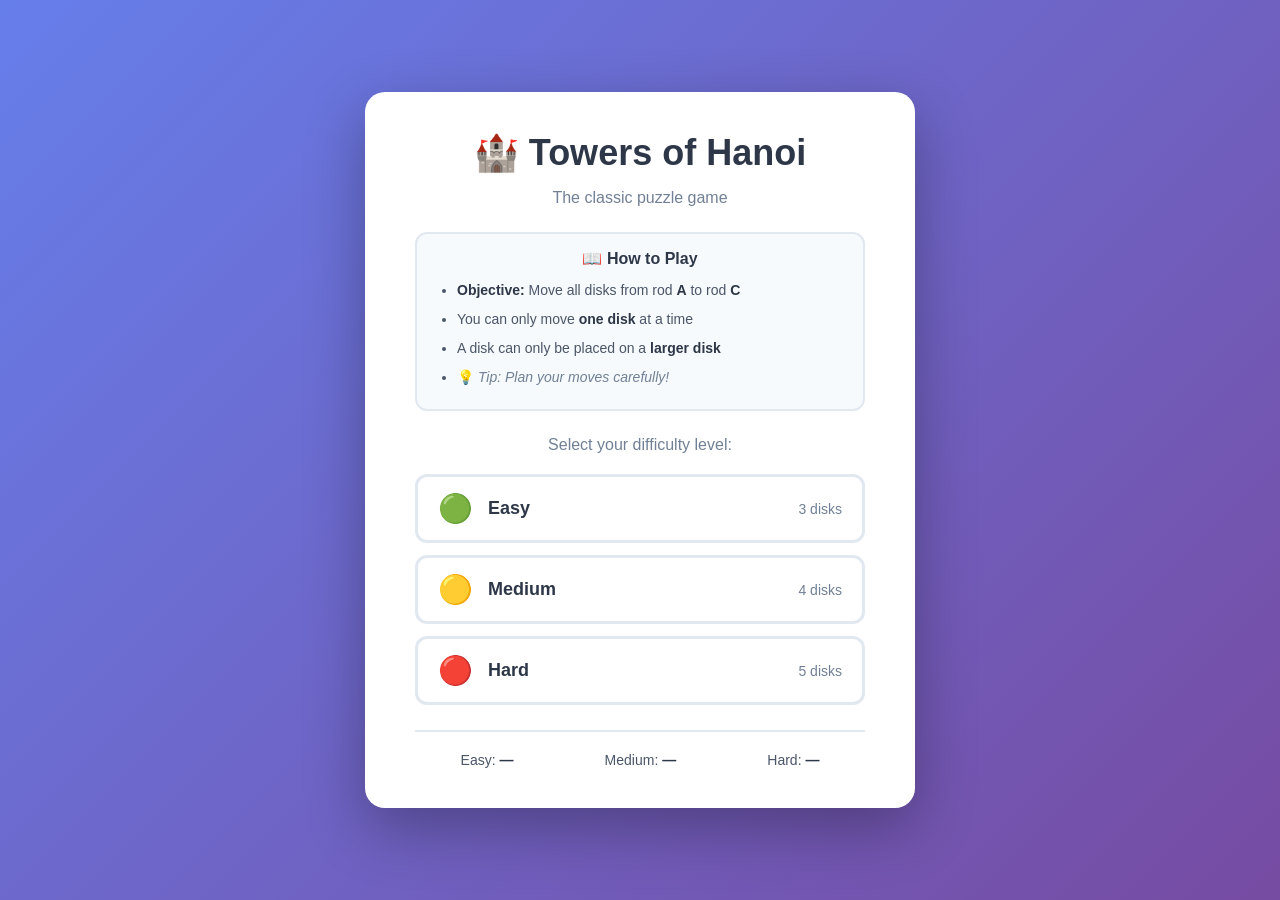
==== index.html @ 36e50d72 "Add Tower of Hanoi game" ====
<!DOCTYPE html>
<html lang="en">
<head>
    <meta charset="UTF-8" />
    <meta name="viewport" content="width=device-width, initial-scale=1.0" />
    <title>Towers of Hanoi</title>
    <link rel="stylesheet" href="styles.css" />
</head>
<body>
    <!-- Difficulty Selection Screen -->
    <div id="difficulty-screen">
        <div id="difficulty-box">
            <h1>🏰 Towers of Hanoi</h1>
            <p class="subtitle">The classic puzzle game</p>
            
            <div id="instructions">
                <h3>📖 How to Play</h3>
                <ul>
                    <li><strong>Objective:</strong> Move all disks from rod <strong>A</strong> to rod <strong>C</strong></li>
                    <li>You can only move <strong>one disk</strong> at a time</li>
                    <li>A disk can only be placed on a <strong>larger disk</strong></li>
                    <li>💡 <em>Tip: Plan your moves carefully!</em></li>
                </ul>
            </div>
            
            <p>Select your difficulty level:</p>
            <div id="difficulty-buttons">
                <button class="difficulty-btn easy" data-level="easy">
                    <span class="difficulty-icon">🟢</span>
                    <span class="difficulty-name">Easy</span>
                    <span class="difficulty-desc">3 disks</span>
                </button>
                <button class="difficulty-btn medium" data-level="medium">
                    <span class="difficulty-icon">🟡</span>
                    <span class="difficulty-name">Medium</span>
                    <span class="difficulty-desc">4 disks</span>
                </button>
                <button class="difficulty-btn hard" data-level="hard">
                    <span class="difficulty-icon">🔴</span>
                    <span class="difficulty-name">Hard</span>
                    <span class="difficulty-desc">5 disks</span>
                </button>
            </div>
            <div id="best-times">
                <div class="best-time-item">Easy: <span id="bestTimeEasy">—</span></div>
                <div class="best-time-item">Medium: <span id="bestTimeMedium">—</span></div>
                <div class="best-time-item">Hard: <span id="bestTimeHard">—</span></div>
            </div>
        </div>
    </div>

    <!-- Game Screen -->
    <div id="game-screen" style="display:none;">
        <div id="game-container">
            <div id="game-header">
                <div id="header-left">
                    <button id="backToMenuBtn">← Menu</button>
                    <span id="difficulty-label">Hard</span>
                </div>
                <div id="header-right">
                    <span id="progress-label">Progress: 0/5</span>
                </div>
            </div>
            
            <canvas id="gameCanvas" width="600" height="400"></canvas>
            
            <div id="controls">
                <div id="info">
                    <div>Moves: <span id="movesDisplay">0</span></div>
                    <div>Time: <span id="timeDisplay">0.0</span>s</div>
                    <div>Best: <span id="bestTimeDisplay">—</span></div>
                </div>
                <div class="control-group">
                    <button id="undoBtn" disabled>↩ Undo</button>
                    <button id="newGameBtn">New Game</button>
                </div>
            </div>
        </div>

        <!-- Progress Sidebar -->
        <div id="progress-sidebar">
            <h3>🎯 Progress Updates</h3>
            <div id="messages-container"></div>
        </div>
    </div>

    <!-- Win Overlay -->
    <div id="win-overlay">
        <div id="win-box">
            <h2>🎉 Congratulations!</h2>
            <p id="winMessage"></p>
            <p id="bestTimeMessage"></p>
            <div class="btn-group">
                <button id="winPlayAgain">Play Again</button>
                <button id="winClose">Close</button>
            </div>
        </div>
    </div>

    <script src="main.js"></script>
</body>
</html>
---- styles.css ----
* {
    box-sizing: border-box;
    user-select: none;
}

body {
    font-family: 'Segoe UI', Arial, sans-serif;
    display: flex;
    justify-content: center;
    align-items: center;
    min-height: 100vh;
    margin: 0;
    background: linear-gradient(135deg, #667eea 0%, #764ba2 100%);
    padding: 20px;
}

/* ===== DIFFICULTY SELECTION SCREEN ===== */
#difficulty-screen {
    display: flex;
    justify-content: center;
    align-items: center;
    min-height: 80vh;
    width: 100%;
}

#difficulty-box {
    background: white;
    border-radius: 20px;
    padding: 40px 50px;
    max-width: 550px;
    width: 100%;
    text-align: center;
    box-shadow: 0 20px 60px rgba(0,0,0,0.3);
    animation: popIn 0.5s ease;
    max-height: 95vh;
    overflow-y: auto;
}

@keyframes popIn {
    0% {
        transform: scale(0.8) translateY(-20px);
        opacity: 0;
    }
    100% {
        transform: scale(1) translateY(0);
        opacity: 1;
    }
}

#difficulty-box h1 {
    margin: 0 0 10px 0;
    color: #2d3748;
    font-size: 36px;
}

#difficulty-box .subtitle {
    color: #718096;
    margin-bottom: 25px;
    font-size: 16px;
}

/* ===== INSTRUCTIONS ===== */
#instructions {
    background: #f7fafc;
    border-radius: 12px;
    padding: 15px 20px;
    margin-bottom: 25px;
    text-align: left;
    border: 2px solid #e2e8f0;
}

#instructions h3 {
    margin: 0 0 10px 0;
    color: #2d3748;
    font-size: 16px;
    text-align: center;
}

#instructions ul {
    margin: 0;
    padding-left: 20px;
    color: #4a5568;
    font-size: 14px;
    line-height: 1.8;
}

#instructions ul li {
    margin-bottom: 4px;
}

#instructions ul li strong {
    color: #2d3748;
}

#instructions ul li em {
    color: #718096;
}

#difficulty-box p {
    color: #718096;
    margin: 15px 0 20px 0;
    font-size: 16px;
}

#difficulty-buttons {
    display: flex;
    flex-direction: column;
    gap: 12px;
    margin-bottom: 25px;
}

.difficulty-btn {
    display: flex;
    align-items: center;
    padding: 15px 20px;
    border: 3px solid #e2e8f0;
    border-radius: 12px;
    background: white;
    cursor: pointer;
    transition: all 0.3s ease;
    gap: 15px;
    width: 100%;
}

.difficulty-btn:hover {
    transform: translateX(5px);
    border-color: #4a6fa5;
    box-shadow: 0 4px 12px rgba(74, 111, 165, 0.2);
}

.difficulty-btn .difficulty-icon {
    font-size: 28px;
}

.difficulty-btn .difficulty-name {
    font-weight: bold;
    font-size: 18px;
    color: #2d3748;
}

.difficulty-btn .difficulty-desc {
    font-size: 14px;
    color: #718096;
    margin-left: auto;
}

.difficulty-btn.easy:hover {
    border-color: #48bb78;
    background: #f0fff4;
}

.difficulty-btn.medium:hover {
    border-color: #ecc94b;
    background: #fffff0;
}

.difficulty-btn.hard:hover {
    border-color: #fc8181;
    background: #fff5f5;
}

#best-times {
    display: flex;
    justify-content: space-around;
    padding-top: 20px;
    border-top: 2px solid #e2e8f0;
}

.best-time-item {
    font-size: 14px;
    color: #4a5568;
}

.best-time-item span {
    font-weight: bold;
    color: #2d3748;
}

/* ===== GAME SCREEN ===== */
#game-screen {
    display: none;
    gap: 30px;
    align-items: flex-start;
    justify-content: center;
    padding: 20px;
    min-height: 80vh;
}

#game-container {
    background: white;
    border-radius: 12px;
    padding: 25px;
    box-shadow: 0 8px 30px rgba(0,0,0,0.15);
    display: inline-block;
    flex-shrink: 0;
}

#game-header {
    display: flex;
    justify-content: space-between;
    align-items: center;
    margin-bottom: 15px;
    padding: 0 4px;
    width: 100%;
    gap: 15px;
    flex-wrap: wrap;
}

#header-left {
    display: flex;
    align-items: center;
    gap: 10px;
}

#header-right {
    display: flex;
    align-items: center;
    gap: 10px;
}

#game-header button {
    padding: 6px 14px;
    border: none;
    border-radius: 6px;
    background: #718096;
    color: white;
    font-weight: bold;
    cursor: pointer;
    font-size: 13px;
    transition: background 0.2s;
    white-space: nowrap;
}

#game-header button:hover {
    background: #4a5568;
}

#difficulty-label {
    font-weight: bold;
    font-size: 14px;
    color: #4a6fa5;
    padding: 4px 12px;
    background: #ebf4ff;
    border-radius: 20px;
}

#progress-label {
    font-weight: bold;
    font-size: 14px;
    color: #2d7d46;
    padding: 4px 12px;
    background: #f0fff4;
    border-radius: 20px;
    transition: all 0.3s ease;
}

canvas {
    border-radius: 8px;
    border: none;
    cursor: pointer;
    display: block;
    background: #ffffff;
    touch-action: none;
    box-shadow: inset 0 0 10px rgba(0,0,0,0.05);
    width: 100%;
    height: auto;
    max-width: 600px;
}

#controls {
    display: flex;
    justify-content: space-between;
    align-items: center;
    margin-top: 15px;
    gap: 10px;
    flex-wrap: wrap;
}

#controls .control-group {
    display: flex;
    align-items: center;
    gap: 10px;
    flex-wrap: wrap;
}

#controls button {
    padding: 8px 16px;
    border: none;
    border-radius: 6px;
    background: #4a6fa5;
    color: white;
    font-weight: bold;
    cursor: pointer;
    font-size: 14px;
    transition: background 0.2s;
    white-space: nowrap;
}

#controls button:hover {
    background: #3a5a8a;
}

#controls button:disabled {
    background: #cbd5e0;
    cursor: not-allowed;
}

#controls button.undo-btn {
    background: #ecc94b;
    color: #2d3748;
}

#controls button.undo-btn:hover:not(:disabled) {
    background: #d4a830;
}

#controls button.undo-btn:disabled {
    background: #e2e8f0;
}

#info {
    display: flex;
    gap: 20px;
    font-size: 14px;
    color: #333;
    flex-wrap: wrap;
}

#info span {
    font-weight: bold;
    color: #4a6fa5;
}

/* ===== PROGRESS SIDEBAR ===== */
#progress-sidebar {
    background: white;
    border-radius: 12px;
    padding: 20px;
    box-shadow: 0 8px 30px rgba(0,0,0,0.15);
    min-width: 220px;
    max-width: 280px;
    max-height: 500px;
    overflow-y: auto;
    position: sticky;
    top: 20px;
    flex-shrink: 0;
}

#progress-sidebar h3 {
    margin: 0 0 15px 0;
    color: #2d3748;
    font-size: 18px;
    text-align: center;
    border-bottom: 2px solid #e2e8f0;
    padding-bottom: 10px;
}

#messages-container {
    display: flex;
    flex-direction: column;
    gap: 10px;
}

.progress-message-item {
    padding: 10px 12px;
    border-radius: 8px;
    background: #f7fafc;
    border-left: 4px solid #4a6fa5;
    animation: slideIn 0.3s ease;
    font-size: 14px;
    line-height: 1.4;
    color: #2d3748;
}

.progress-message-item .message-icon {
    margin-right: 6px;
}

.progress-message-item .message-time {
    font-size: 11px;
    color: #a0aec0;
    margin-top: 4px;
    display: block;
}

@keyframes slideIn {
    0% {
        opacity: 0;
        transform: translateX(-20px);
    }
    100% {
        opacity: 1;
        transform: translateX(0);
    }
}

/* ===== WIN OVERLAY ===== */
#win-overlay {
    position: fixed;
    top: 0;
    left: 0;
    width: 100%;
    height: 100%;
    background: rgba(0,0,0,0.5);
    display: none;
    justify-content: center;
    align-items: flex-start;
    padding-top: 15vh;
    z-index: 100;
}

#win-box {
    background: white;
    border-radius: 16px;
    padding: 30px 40px;
    max-width: 420px;
    text-align: center;
    box-shadow: 0 12px 40px rgba(0,0,0,0.3);
    animation: popIn 0.3s ease;
    margin: 0 20px;
}

#win-box h2 {
    margin: 0 0 10px 0;
    color: #2d7d46;
}

#win-box p {
    margin: 8px 0;
    color: #444;
    font-size: 16px;
}

#win-box .btn-group {
    display: flex;
    gap: 12px;
    justify-content: center;
    margin-top: 18px;
}

#win-box .btn-group button {
    padding: 10px 24px;
    border: none;
    border-radius: 8px;
    font-weight: bold;
    cursor: pointer;
    font-size: 15px;
}

#win-box .btn-group .play-again {
    background: #4a6fa5;
    color: white;
}

#win-box .btn-group .play-again:hover {
    background: #3a5a8a;
}

#win-box .btn-group .close-btn {
    background: #e74c3c;
    color: white;
}

#win-box .btn-group .close-btn:hover {
    background: #c0392b;
}

.confetti {
    position: fixed;
    width: 8px;
    height: 8px;
    border-radius: 2px;
    pointer-events: none;
    animation: confettiFall linear forwards;
    z-index: 1000;
}

@keyframes confettiFall {
    0% {
        transform: translateY(-10px) rotate(0deg);
        opacity: 1;
    }
    100% {
        transform: translateY(110vh) rotate(720deg);
        opacity: 0;
    }
}

/* ===== RESPONSIVE ===== */
@media (max-width: 900px) {
    #game-screen {
        flex-direction: column;
        align-items: center;
        gap: 20px;
    }
    
    #progress-sidebar {
        min-width: unset;
        max-width: 100%;
        width: 100%;
        position: static;
        max-height: 200px;
    }
    
    canvas {
        max-width: 100%;
    }
}

@media (max-width: 600px) {
    #difficulty-box {
        padding: 20px 25px;
    }
    
    #difficulty-box h1 {
        font-size: 28px;
    }
    
    .difficulty-btn {
        padding: 12px 15px;
    }
    
    .difficulty-btn .difficulty-desc {
        font-size: 12px;
    }
    
    #game-container {
        padding: 15px;
    }
    
    #game-header {
        flex-direction: column;
        align-items: stretch;
        gap: 8px;
    }
    
    #header-left,
    #header-right {
        justify-content: center;
    }
    
    #controls {
        flex-direction: column;
        align-items: stretch;
    }
    
    #controls .control-group {
        justify-content: center;
    }
    
    #info {
        justify-content: center;
        gap: 15px;
        font-size: 13px;
    }
    
    #game-header button,
    #controls button {
        padding: 10px 16px;
        font-size: 14px;
        min-height: 44px;
    }
    
    #win-box {
        padding: 20px;
        margin: 0 15px;
    }
    
    #best-times {
        flex-direction: column;
        gap: 8px;
    }
}

@media (max-width: 400px) {
    #game-container {
        padding: 10px;
    }
    
    #info {
        gap: 10px;
        font-size: 12px;
    }
    
    #game-header button,
    #controls button {
        font-size: 12px;
        padding: 8px 12px;
        min-height: 38px;
    }
}

/* Touch-friendly improvements */
@media (pointer: coarse) {
    #controls button,
    #game-header button {
        padding: 12px 20px;
        font-size: 16px;
        min-height: 48px;
    }
    
    .difficulty-btn {
        padding: 16px 20px;
    }
    
    canvas {
        touch-action: none;
    }
}
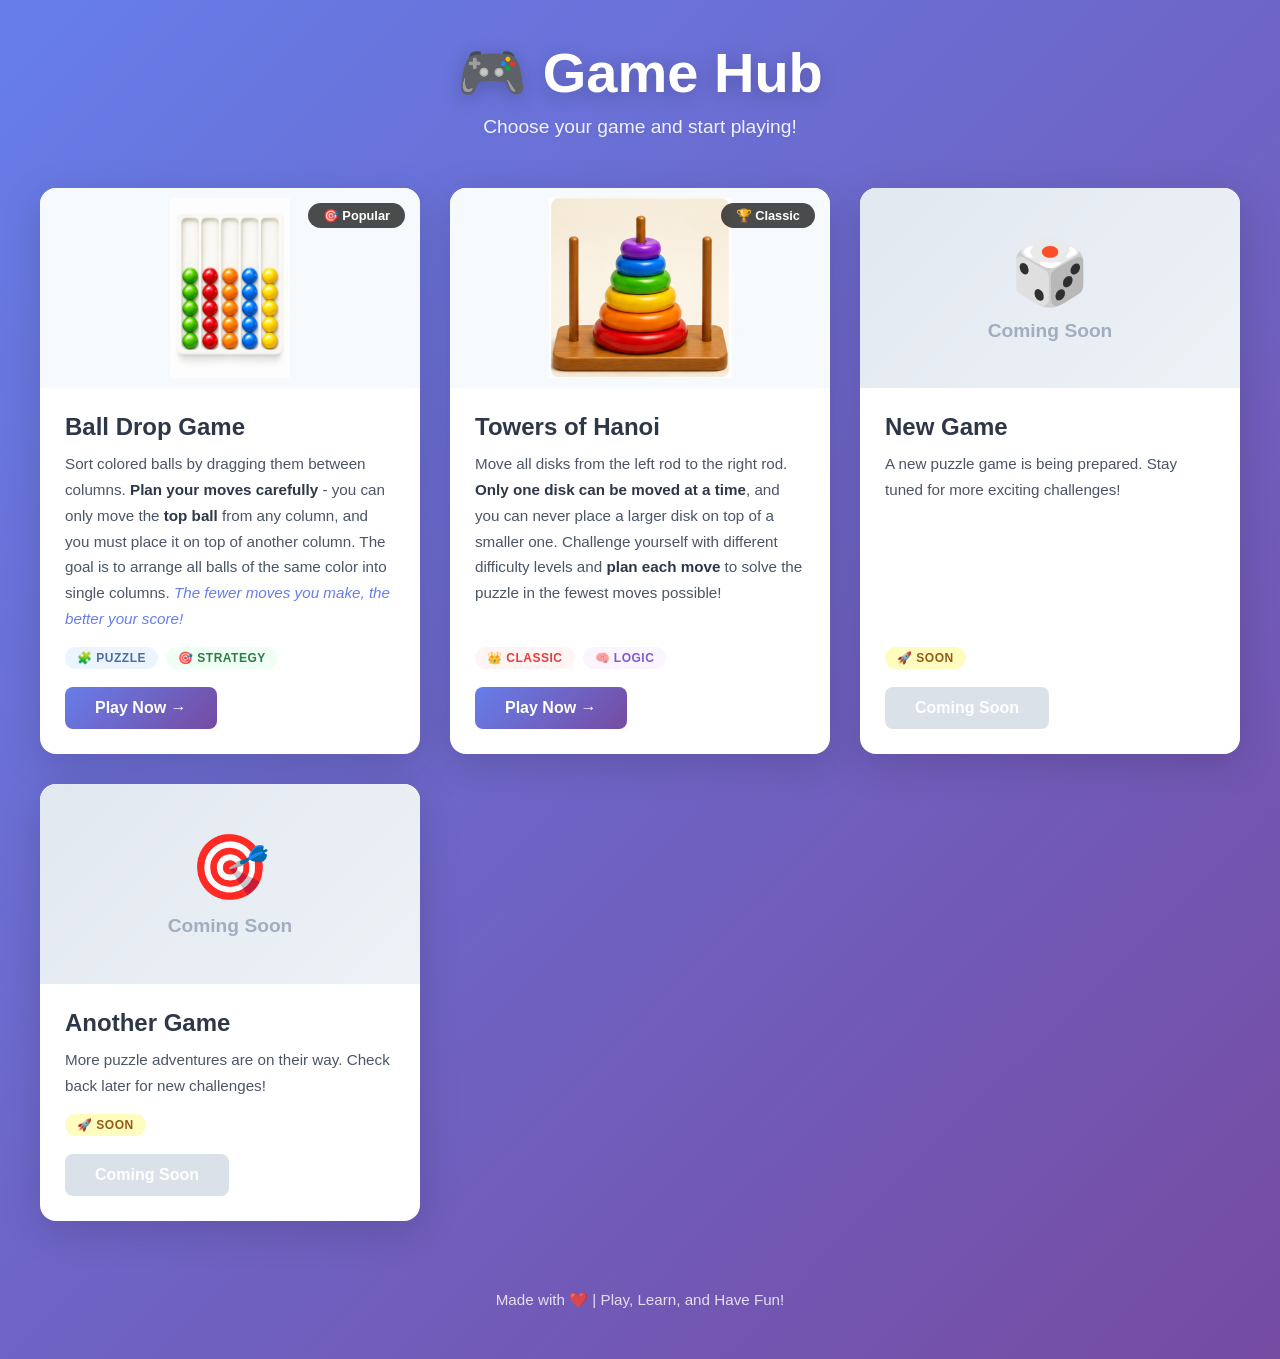
==== commit 2b752f3f: "Use Home as repository landing page" ====
--- a/index.html
+++ b/index.html
@@ -3,100 +3,10 @@
 <head>
     <meta charset="UTF-8" />
     <meta name="viewport" content="width=device-width, initial-scale=1.0" />
-    <title>Towers of Hanoi</title>
-    <link rel="stylesheet" href="styles.css" />
+    <meta http-equiv="refresh" content="0; url=Home/index.html" />
+    <title>Game Hub</title>
 </head>
 <body>
-    <!-- Difficulty Selection Screen -->
-    <div id="difficulty-screen">
-        <div id="difficulty-box">
-            <h1>🏰 Towers of Hanoi</h1>
-            <p class="subtitle">The classic puzzle game</p>
-            
-            <div id="instructions">
-                <h3>📖 How to Play</h3>
-                <ul>
-                    <li><strong>Objective:</strong> Move all disks from rod <strong>A</strong> to rod <strong>C</strong></li>
-                    <li>You can only move <strong>one disk</strong> at a time</li>
-                    <li>A disk can only be placed on a <strong>larger disk</strong></li>
-                    <li>💡 <em>Tip: Plan your moves carefully!</em></li>
-                </ul>
-            </div>
-            
-            <p>Select your difficulty level:</p>
-            <div id="difficulty-buttons">
-                <button class="difficulty-btn easy" data-level="easy">
-                    <span class="difficulty-icon">🟢</span>
-                    <span class="difficulty-name">Easy</span>
-                    <span class="difficulty-desc">3 disks</span>
-                </button>
-                <button class="difficulty-btn medium" data-level="medium">
-                    <span class="difficulty-icon">🟡</span>
-                    <span class="difficulty-name">Medium</span>
-                    <span class="difficulty-desc">4 disks</span>
-                </button>
-                <button class="difficulty-btn hard" data-level="hard">
-                    <span class="difficulty-icon">🔴</span>
-                    <span class="difficulty-name">Hard</span>
-                    <span class="difficulty-desc">5 disks</span>
-                </button>
-            </div>
-            <div id="best-times">
-                <div class="best-time-item">Easy: <span id="bestTimeEasy">—</span></div>
-                <div class="best-time-item">Medium: <span id="bestTimeMedium">—</span></div>
-                <div class="best-time-item">Hard: <span id="bestTimeHard">—</span></div>
-            </div>
-        </div>
-    </div>
-
-    <!-- Game Screen -->
-    <div id="game-screen" style="display:none;">
-        <div id="game-container">
-            <div id="game-header">
-                <div id="header-left">
-                    <button id="backToMenuBtn">← Menu</button>
-                    <span id="difficulty-label">Hard</span>
-                </div>
-                <div id="header-right">
-                    <span id="progress-label">Progress: 0/5</span>
-                </div>
-            </div>
-            
-            <canvas id="gameCanvas" width="600" height="400"></canvas>
-            
-            <div id="controls">
-                <div id="info">
-                    <div>Moves: <span id="movesDisplay">0</span></div>
-                    <div>Time: <span id="timeDisplay">0.0</span>s</div>
-                    <div>Best: <span id="bestTimeDisplay">—</span></div>
-                </div>
-                <div class="control-group">
-                    <button id="undoBtn" disabled>↩ Undo</button>
-                    <button id="newGameBtn">New Game</button>
-                </div>
-            </div>
-        </div>
-
-        <!-- Progress Sidebar -->
-        <div id="progress-sidebar">
-            <h3>🎯 Progress Updates</h3>
-            <div id="messages-container"></div>
-        </div>
-    </div>
-
-    <!-- Win Overlay -->
-    <div id="win-overlay">
-        <div id="win-box">
-            <h2>🎉 Congratulations!</h2>
-            <p id="winMessage"></p>
-            <p id="bestTimeMessage"></p>
-            <div class="btn-group">
-                <button id="winPlayAgain">Play Again</button>
-                <button id="winClose">Close</button>
-            </div>
-        </div>
-    </div>
-
-    <script src="main.js"></script>
+    <p>Redirecting to the <a href="Home/index.html">Game Hub</a>...</p>
 </body>
 </html>
